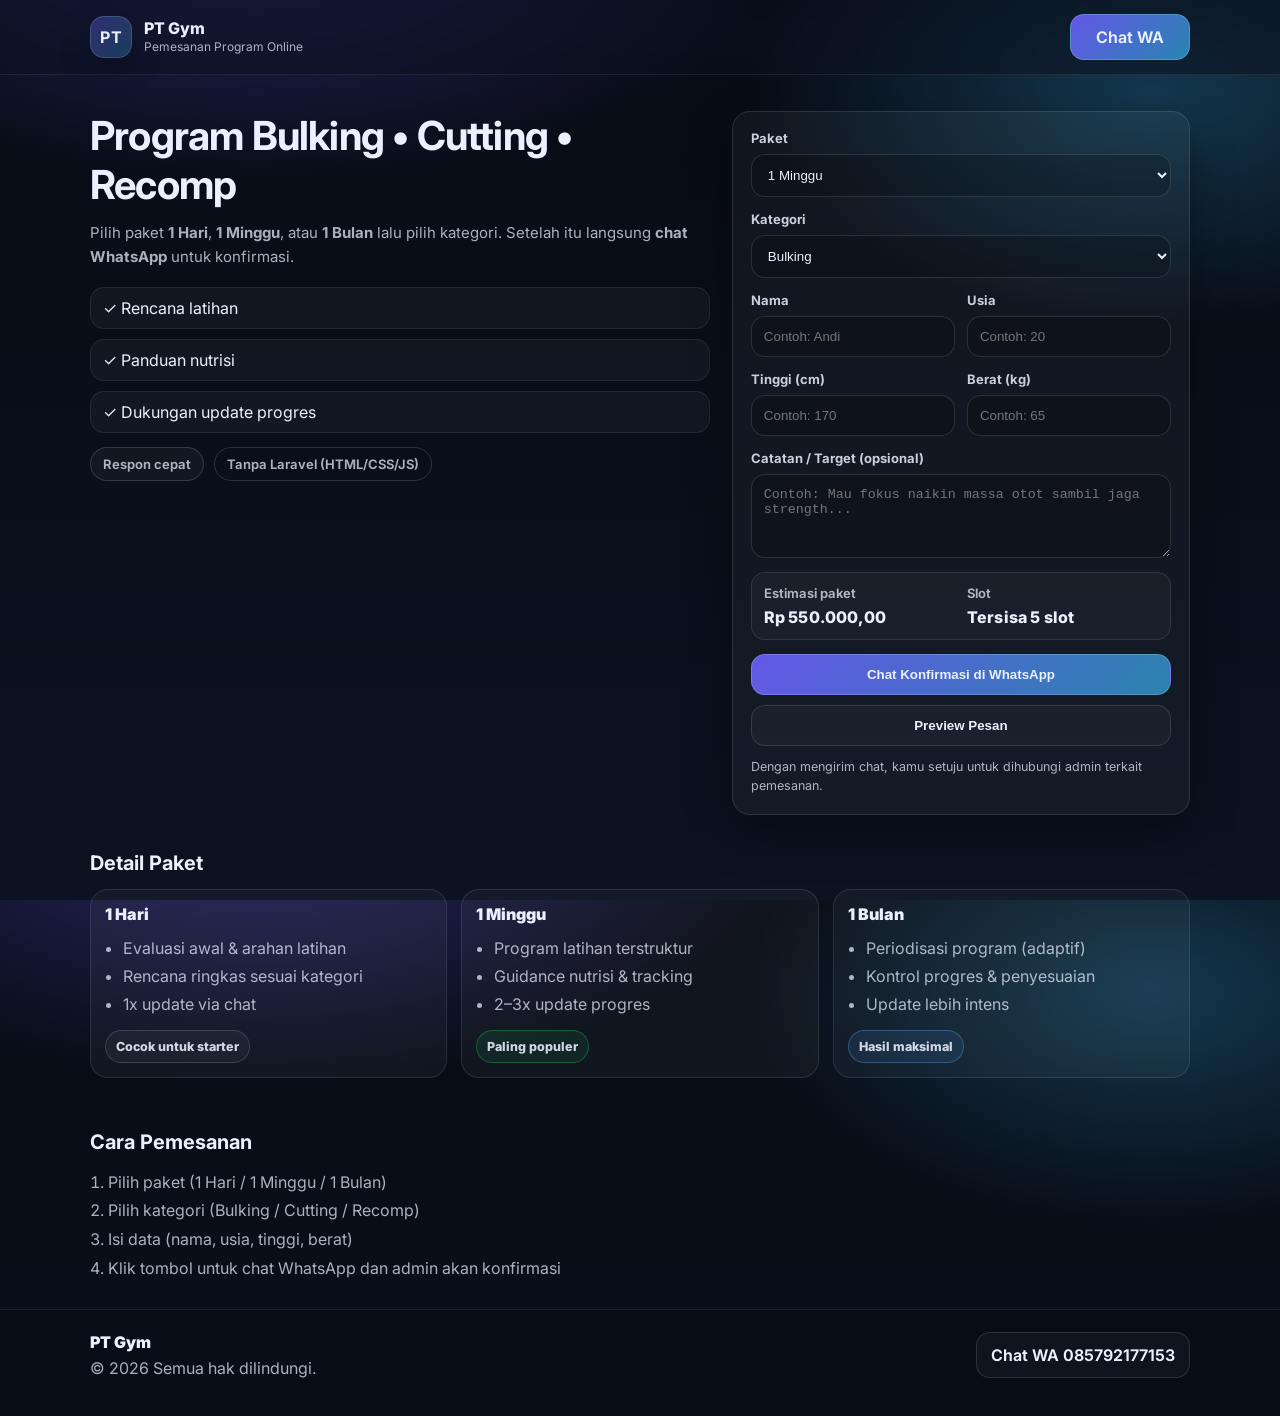
==== index.html @ d7cbee83 "Add files via upload" ====
<!doctype html>
<html lang="id">
<head>
  <meta charset="utf-8" />
  <meta name="viewport" content="width=device-width, initial-scale=1" />
  <title>PT Gym - Pemesanan Program (1 Hari / 1 Minggu / 1 Bulan)</title>
  <meta name="description" content="Jasa pemesanan program PT Gym 1 hari, 1 minggu, dan 1 bulan dengan kategori bulking, cutting, dan recomp. Chat WhatsApp langsung." />
  <link rel="preconnect" href="https://fonts.googleapis.com" />
  <link rel="preconnect" href="https://fonts.gstatic.com" crossorigin />
  <link href="https://fonts.googleapis.com/css2?family=Inter:wght@300;400;600;700&display=swap" rel="stylesheet" />
  <link rel="stylesheet" href="./styles.css" />
</head>
<body>
  <a class="skip-link" href="#main">Lewati ke konten</a>

  <header class="topbar">
    <div class="container topbar__inner">
      <div class="brand">
        <div class="brand__mark" aria-hidden="true">PT</div>
        <div>
          <div class="brand__name">PT Gym</div>
          <div class="brand__tag">Pemesanan Program Online</div>
        </div>
      </div>

      <a
        class="btn btn--primary topbar__wa"
        id="waTop"
        href="#"
        target="_blank"
        rel="noopener noreferrer"
      >
        Chat WA
      </a>
    </div>
  </header>

  <main id="main">
    <section class="hero">
      <div class="container hero__grid">
        <div class="hero__copy">
          <h1>Program Bulking • Cutting • Recomp</h1>
          <p>
            Pilih paket <b>1 Hari</b>, <b>1 Minggu</b>, atau <b>1 Bulan</b> lalu pilih kategori.
            Setelah itu langsung <b>chat WhatsApp</b> untuk konfirmasi.
          </p>

          <div class="hero__bullets" role="list">
            <div class="bullet" role="listitem">✓ Rencana latihan</div>
            <div class="bullet" role="listitem">✓ Panduan nutrisi</div>
            <div class="bullet" role="listitem">✓ Dukungan update progres</div>
          </div>

          <div class="hero__note">
            <span class="pill">Respon cepat</span>
            <span class="pill pill--ghost">Tanpa Laravel (HTML/CSS/JS)</span>
          </div>
        </div>

        <div class="hero__card" aria-label="Form Pemesanan">
          <form id="orderForm" class="form" autocomplete="on">
            <div class="form__row">
              <label class="label" for="paket">Paket</label>
              <select id="paket" name="paket" required>
                <option value="1_hari">1 Hari</option>
                <option value="1_minggu" selected>1 Minggu</option>
                <option value="1_bulan">1 Bulan</option>
              </select>
            </div>

            <div class="form__row">
              <label class="label" for="kategori">Kategori</label>
              <select id="kategori" name="kategori" required>
                <option value="bulking" selected>Bulking</option>
                <option value="cutting">Cutting</option>
                <option value="recomp">Recomp</option>
              </select>
            </div>

            <div class="grid2">
              <div class="form__row">
                <label class="label" for="nama">Nama</label>
                <input id="nama" name="nama" type="text" placeholder="Contoh: Andi" maxlength="40" required />
              </div>

              <div class="form__row">
                <label class="label" for="usia">Usia</label>
                <input id="usia" name="usia" type="number" placeholder="Contoh: 20" min="10" max="90" required />
              </div>
            </div>

            <div class="grid2">
              <div class="form__row">
                <label class="label" for="tinggi">Tinggi (cm)</label>
                <input id="tinggi" name="tinggi" type="number" placeholder="Contoh: 170" min="120" max="220" required />
              </div>
              <div class="form__row">
                <label class="label" for="berat">Berat (kg)</label>
                <input id="berat" name="berat" type="number" placeholder="Contoh: 65" min="30" max="200" required />
              </div>
            </div>

            <div class="form__row">
              <label class="label" for="goal">Catatan / Target (opsional)</label>
              <textarea id="goal" name="goal" rows="3" placeholder="Contoh: Mau fokus naikin massa otot sambil jaga strength..."></textarea>
            </div>

            <div class="pricebar" aria-live="polite">
              <div class="pricebar__item">
                <div class="pricebar__label">Estimasi paket</div>
                <div class="pricebar__value" id="estimasi">—</div>
              </div>
              <div class="pricebar__item">
                <div class="pricebar__label">Slot</div>
                <div class="pricebar__value" id="slot">Tersedia</div>
              </div>
            </div>

            <div class="form__actions">
              <button type="submit" class="btn btn--primary btn--full" id="submitBtn">
                Chat Konfirmasi di WhatsApp
              </button>
              <button type="button" class="btn btn--ghost btn--full" id="btnPreview">
                Preview Pesan
              </button>
            </div>

            <div class="preview" id="previewBox" hidden>
              <div class="preview__title">Preview Pesan</div>
              <pre class="preview__text" id="previewText"></pre>
              <div class="preview__hint">Jika sudah benar, klik tombol utama untuk membuka WhatsApp.</div>
            </div>

            <div class="fineprint">
              Dengan mengirim chat, kamu setuju untuk dihubungi admin terkait pemesanan.
            </div>
          </form>
        </div>
      </div>
    </section>

    <section class="container section">
      <h2 class="section__title">Detail Paket</h2>
      <div class="cards" role="list">
        <article class="card" role="listitem">
          <div class="card__head">1 Hari</div>
          <div class="card__body">
            <ul class="list">
              <li>Evaluasi awal & arahan latihan</li>
              <li>Rencana ringkas sesuai kategori</li>
              <li>1x update via chat</li>
            </ul>
          </div>
          <div class="card__foot"><span class="tag">Cocok untuk starter</span></div>
        </article>

        <article class="card" role="listitem">
          <div class="card__head">1 Minggu</div>
          <div class="card__body">
            <ul class="list">
              <li>Program latihan terstruktur</li>
              <li>Guidance nutrisi & tracking</li>
              <li>2–3x update progres</li>
            </ul>
          </div>
          <div class="card__foot"><span class="tag tag--green">Paling populer</span></div>
        </article>

        <article class="card" role="listitem">
          <div class="card__head">1 Bulan</div>
          <div class="card__body">
            <ul class="list">
              <li>Periodisasi program (adaptif)</li>
              <li>Kontrol progres & penyesuaian</li>
              <li>Update lebih intens</li>
            </ul>
          </div>
          <div class="card__foot"><span class="tag tag--blue">Hasil maksimal</span></div>
        </article>
      </div>
    </section>

    <section class="container section section--faq">
      <h2 class="section__title">Cara Pemesanan</h2>
      <ol class="steps">
        <li>Pilih paket (1 Hari / 1 Minggu / 1 Bulan)</li>
        <li>Pilih kategori (Bulking / Cutting / Recomp)</li>
        <li>Isi data (nama, usia, tinggi, berat)</li>
        <li>Klik tombol untuk chat WhatsApp dan admin akan konfirmasi</li>
      </ol>
    </section>
  </main>

  <footer class="footer">
    <div class="container footer__inner">
      <div>
        <div class="footer__brand">PT Gym</div>
        <div class="footer__small">© <span id="year"></span> Semua hak dilindungi.</div>
      </div>
      <a class="btn btn--ghost" href="#" id="waFooter" target="_blank" rel="noopener noreferrer">Chat WA 085792177153</a>
    </div>
  </footer>

  <!-- JS -->
  <script src="./script.js"></script>
</body>
</html>
---- styles.css ----
:root{
  --bg:#0b1220;
  --card:rgba(255,255,255,.06);
  --card2:rgba(255,255,255,.09);
  --text:#eaf0ff;
  --muted:rgba(234,240,255,.72);
  --brand:#6d5efc;
  --brand2:#38bdf8;
  --green:#22c55e;
  --blue:#60a5fa;
  --danger:#fb7185;
  --stroke:rgba(255,255,255,.12);
  --shadow: 0 18px 45px rgba(0,0,0,.35);
  --radius:18px;
}

*{box-sizing:border-box}
html,body{height:100%}
body{
  margin:0;
  font-family:Inter, system-ui, -apple-system, Segoe UI, Roboto, Arial, sans-serif;
  background: radial-gradient(1000px 500px at 20% -10%, rgba(109,94,252,.35), transparent 55%),
              radial-gradient(900px 520px at 90% 10%, rgba(56,189,248,.25), transparent 45%),
              linear-gradient(180deg, #070b14, var(--bg));
  color:var(--text);
}

.container{width:min(1100px, 92vw); margin:0 auto;}

.skip-link{
  position:absolute; left:-999px; top:auto; width:1px; height:1px; overflow:hidden;
}
.skip-link:focus{left:18px; top:18px; z-index:9999; background:#000; padding:10px 12px; border-radius:10px;}

.topbar{
  position:sticky; top:0; z-index:10;
  backdrop-filter: blur(10px);
  background: rgba(11,18,32,.55);
  border-bottom: 1px solid rgba(255,255,255,.08);
}
.topbar__inner{display:flex; align-items:center; justify-content:space-between; padding:14px 0;}
.brand{display:flex; gap:12px; align-items:center;}
.brand__mark{
  width:42px; height:42px; border-radius:14px;
  display:grid; place-items:center;
  background: linear-gradient(135deg, rgba(109,94,252,.35), rgba(56,189,248,.25));
  border: 1px solid rgba(255,255,255,.14);
  box-shadow: 0 10px 30px rgba(0,0,0,.25);
  font-weight:700; letter-spacing:.5px;
}
.brand__name{font-weight:800; line-height:1.1}
.brand__tag{color:var(--muted); font-size:12px; margin-top:2px;}

.btn{
  display:inline-flex; align-items:center; justify-content:center;
  gap:8px;
  text-decoration:none;
  border-radius:14px;
  padding:12px 14px;
  border:1px solid var(--stroke);
  color:var(--text);
  background: rgba(255,255,255,.04);
  transition: transform .12s ease, background .12s ease, border-color .12s ease;
  font-weight:650;
}
.btn:hover{transform: translateY(-1px); border-color:rgba(255,255,255,.22); background: rgba(255,255,255,.07)}
.btn--primary{
  background: linear-gradient(135deg, rgba(109,94,252,.9), rgba(56,189,248,.65));
  border-color: rgba(255,255,255,.18);
}
.btn--ghost{background: rgba(255,255,255,.03)}
.btn--full{width:100%}

.topbar__wa{min-width:120px}

.hero{padding:36px 0 10px;}
.hero__grid{display:grid; grid-template-columns: 1.15fr .85fr; gap:22px; align-items:start;}

.hero__copy h1{margin:0; font-size:clamp(22px, 3.2vw, 40px); letter-spacing:-.02em;}
.hero__copy p{color:var(--muted); margin:12px 0 18px; font-size:15px; line-height:1.6}

.hero__bullets{display:grid; gap:10px; margin-bottom:14px}
.bullet{display:flex; align-items:center; gap:10px; padding:10px 12px; border-radius:14px; background: rgba(255,255,255,.04); border:1px solid rgba(255,255,255,.08)}

.hero__note{display:flex; gap:10px; flex-wrap:wrap}
.pill{
  border-radius:999px;
  border:1px solid rgba(255,255,255,.14);
  padding:8px 12px;
  background: rgba(255,255,255,.04);
  color:var(--muted);
  font-weight:650;
  font-size:13px;
}
.pill--ghost{background: transparent}

.hero__card{
  background: rgba(255,255,255,.04);
  border:1px solid rgba(255,255,255,.1);
  border-radius: var(--radius);
  box-shadow: var(--shadow);
  overflow:hidden;
}
.form{padding:18px}

.form__row{display:flex; flex-direction:column; gap:8px; margin-bottom:14px;}
.label{font-weight:700; font-size:13px; color:rgba(234,240,255,.85)}

input, select, textarea{
  width:100%;
  padding:12px 12px;
  border-radius:14px;
  border:1px solid rgba(255,255,255,.12);
  background: rgba(0,0,0,.18);
  color:var(--text);
  outline:none;
}
textarea{resize:vertical; min-height:84px;}
input:focus, select:focus, textarea:focus{border-color: rgba(56,189,248,.55); box-shadow: 0 0 0 4px rgba(56,189,248,.12)}

.grid2{display:grid; grid-template-columns: 1fr 1fr; gap:12px}

.pricebar{
  margin:12px 0 14px;
  padding:12px;
  border-radius:14px;
  border: 1px solid rgba(255,255,255,.10);
  background: rgba(255,255,255,.03);
  display:grid;
  grid-template-columns: 1fr 1fr;
  gap:12px;
}
.pricebar__item{display:flex; flex-direction:column; gap:6px}
.pricebar__label{color:var(--muted); font-size:13px; font-weight:650}
.pricebar__value{font-weight:800; letter-spacing:.01em}

.form__actions{display:grid; gap:10px}

.preview{
  margin-top:12px;
  padding:12px;
  border-radius:14px;
  border:1px dashed rgba(255,255,255,.2);
  background: rgba(0,0,0,.15);
}
.preview__title{font-weight:900; margin-bottom:8px}
.preview__text{white-space:pre-wrap; margin:0; font-family: ui-monospace, SFMono-Regular, Menlo, Monaco, Consolas, "Liberation Mono", "Courier New", monospace; color:rgba(234,240,255,.9)}
.preview__hint{margin-top:8px; color:var(--muted); font-size:13px; line-height:1.5}

.fineprint{margin-top:12px; color:var(--muted); font-size:12.5px; line-height:1.5}

.section{padding:26px 0;}
.section__title{margin:0 0 14px; font-size:20px}

.cards{display:grid; grid-template-columns: repeat(3, 1fr); gap:14px}
.card{background: rgba(255,255,255,.04); border:1px solid rgba(255,255,255,.1); border-radius: var(--radius); padding:14px;}
.card__head{font-weight:900; font-size:16px; margin-bottom:10px;}
.list{margin:0; padding-left:18px; color:var(--muted); line-height:1.75;}
.card__foot{margin-top:12px; display:flex; justify-content:flex-start}
.tag{display:inline-flex; align-items:center; padding:8px 10px; border-radius:999px; border:1px solid rgba(255,255,255,.14); background: rgba(255,255,255,.04); font-weight:800; font-size:12.5px; color:rgba(234,240,255,.88)}
.tag--green{border-color: rgba(34,197,94,.35); background: rgba(34,197,94,.10)}
.tag--blue{border-color: rgba(96,165,250,.35); background: rgba(96,165,250,.10)}

.steps{margin:0; padding-left:18px; color:var(--muted); line-height:1.8}

.footer{padding:22px 0 38px; border-top:1px solid rgba(255,255,255,.08); background: rgba(0,0,0,.12)}
.footer__inner{display:flex; align-items:center; justify-content:space-between; gap:12px;}
.footer__brand{font-weight:900}
.footer__small{color:var(--muted); margin-top:6px;}

@media (max-width: 920px){
  .hero__grid{grid-template-columns: 1fr;}
  .cards{grid-template-columns: 1fr;}
  .grid2{grid-template-columns: 1fr;}
  .footer__inner{flex-direction:column; align-items:flex-start}
}
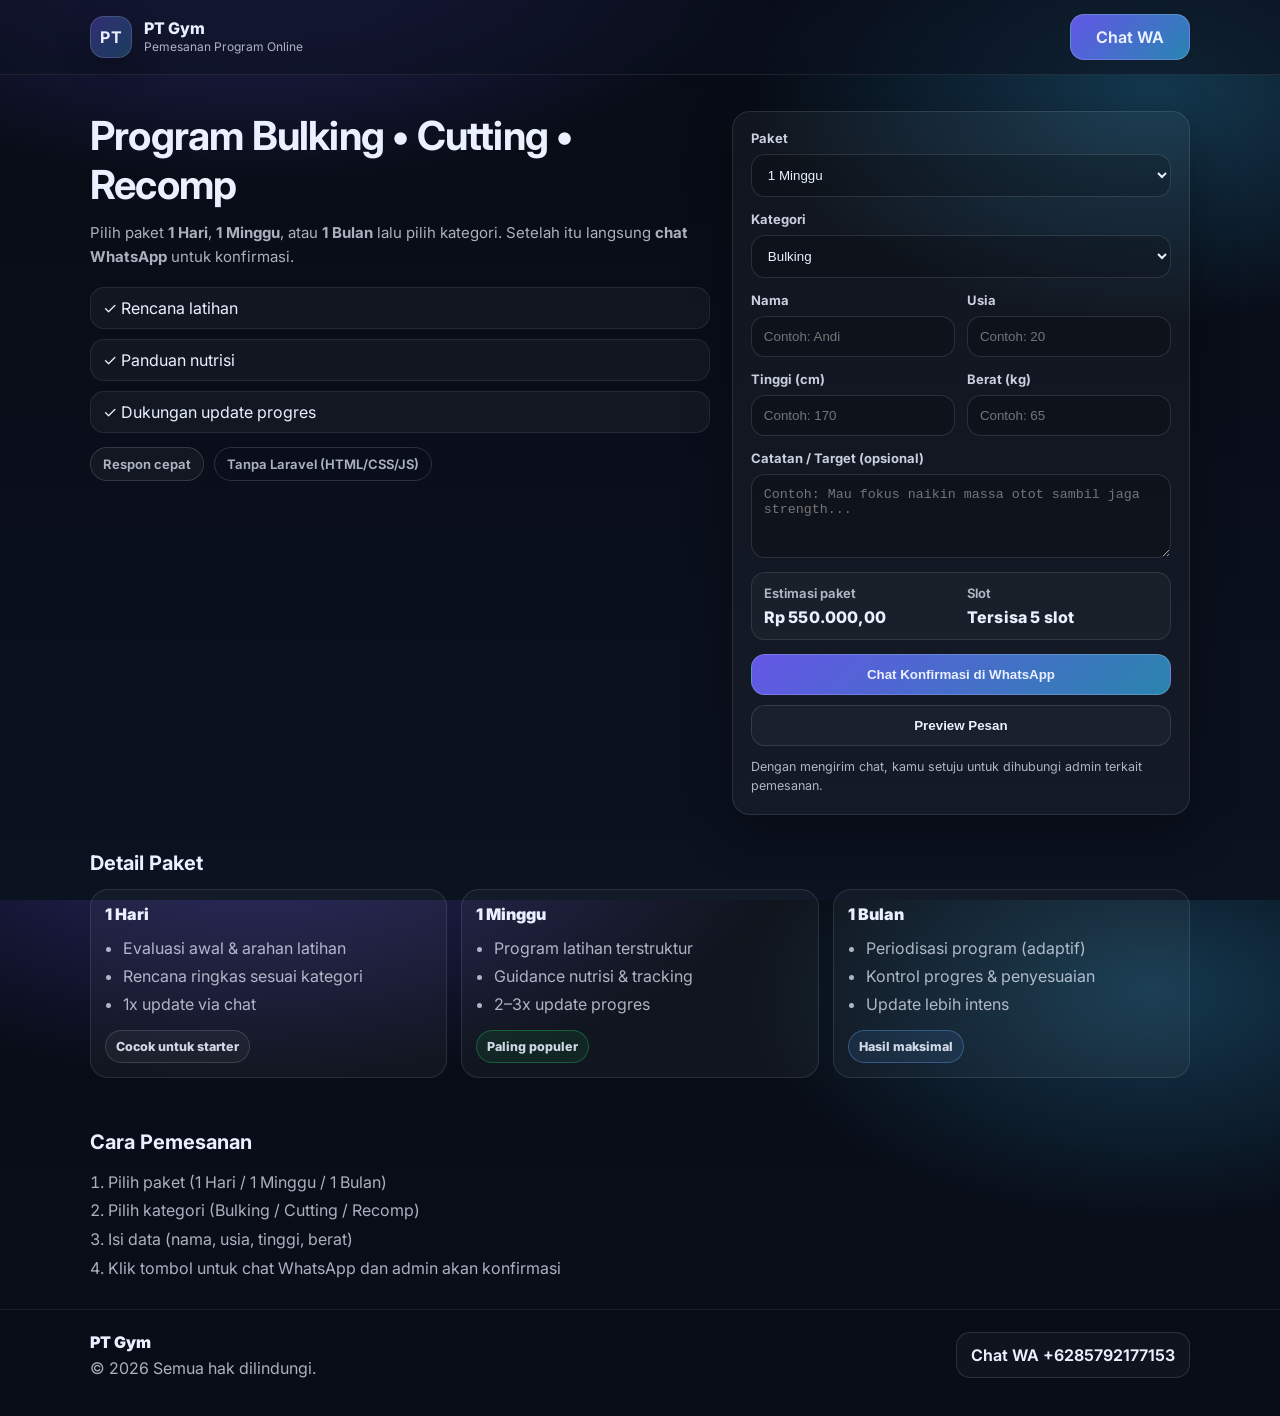
==== commit aa8be0bc: "Add files via upload" ====
--- a/index.html
+++ b/index.html
@@ -197,7 +197,7 @@
         <div class="footer__brand">PT Gym</div>
         <div class="footer__small">© <span id="year"></span> Semua hak dilindungi.</div>
       </div>
-      <a class="btn btn--ghost" href="#" id="waFooter" target="_blank" rel="noopener noreferrer">Chat WA 085792177153</a>
+      <a class="btn btn--ghost" href="#" id="waFooter" target="_blank" rel="noopener noreferrer">Chat WA +6285792177153</a>
     </div>
   </footer>
 
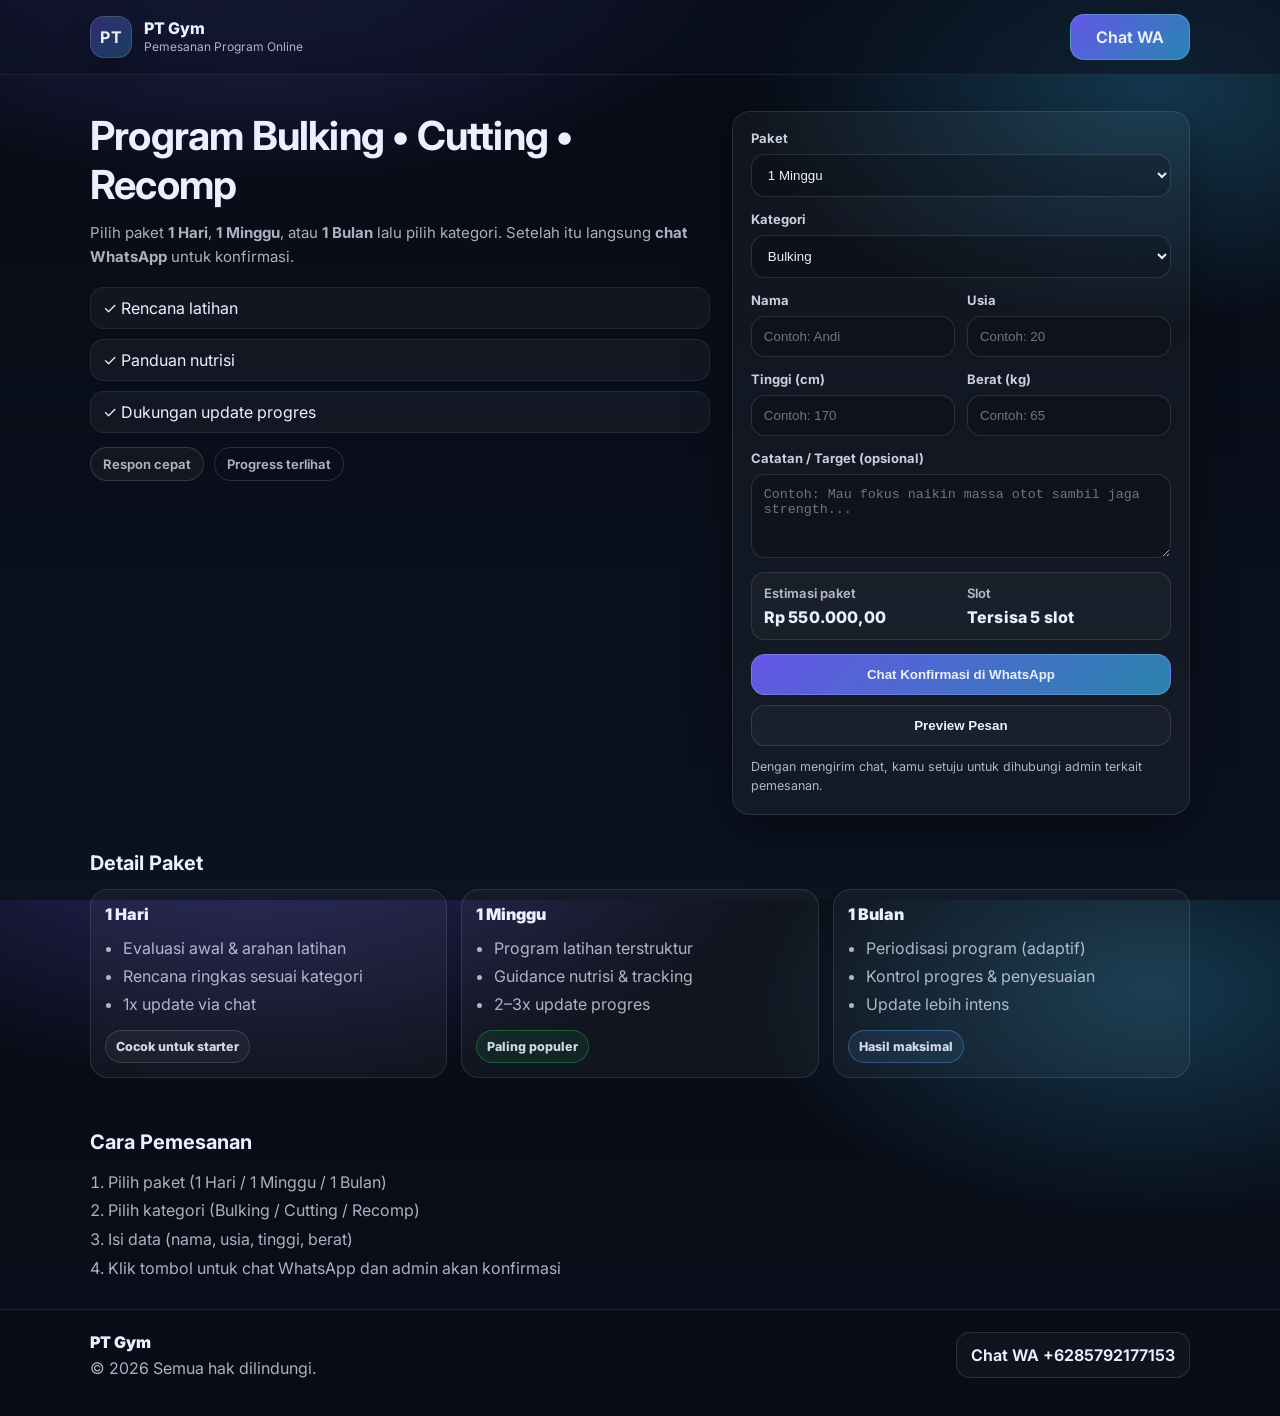
==== commit 7459acbb: "Add files via upload" ====
--- a/index.html
+++ b/index.html
@@ -53,7 +53,7 @@
 
           <div class="hero__note">
             <span class="pill">Respon cepat</span>
-            <span class="pill pill--ghost">Tanpa Laravel (HTML/CSS/JS)</span>
+            <span class="pill pill--ghost">Progress terlihat</span>
           </div>
         </div>
 
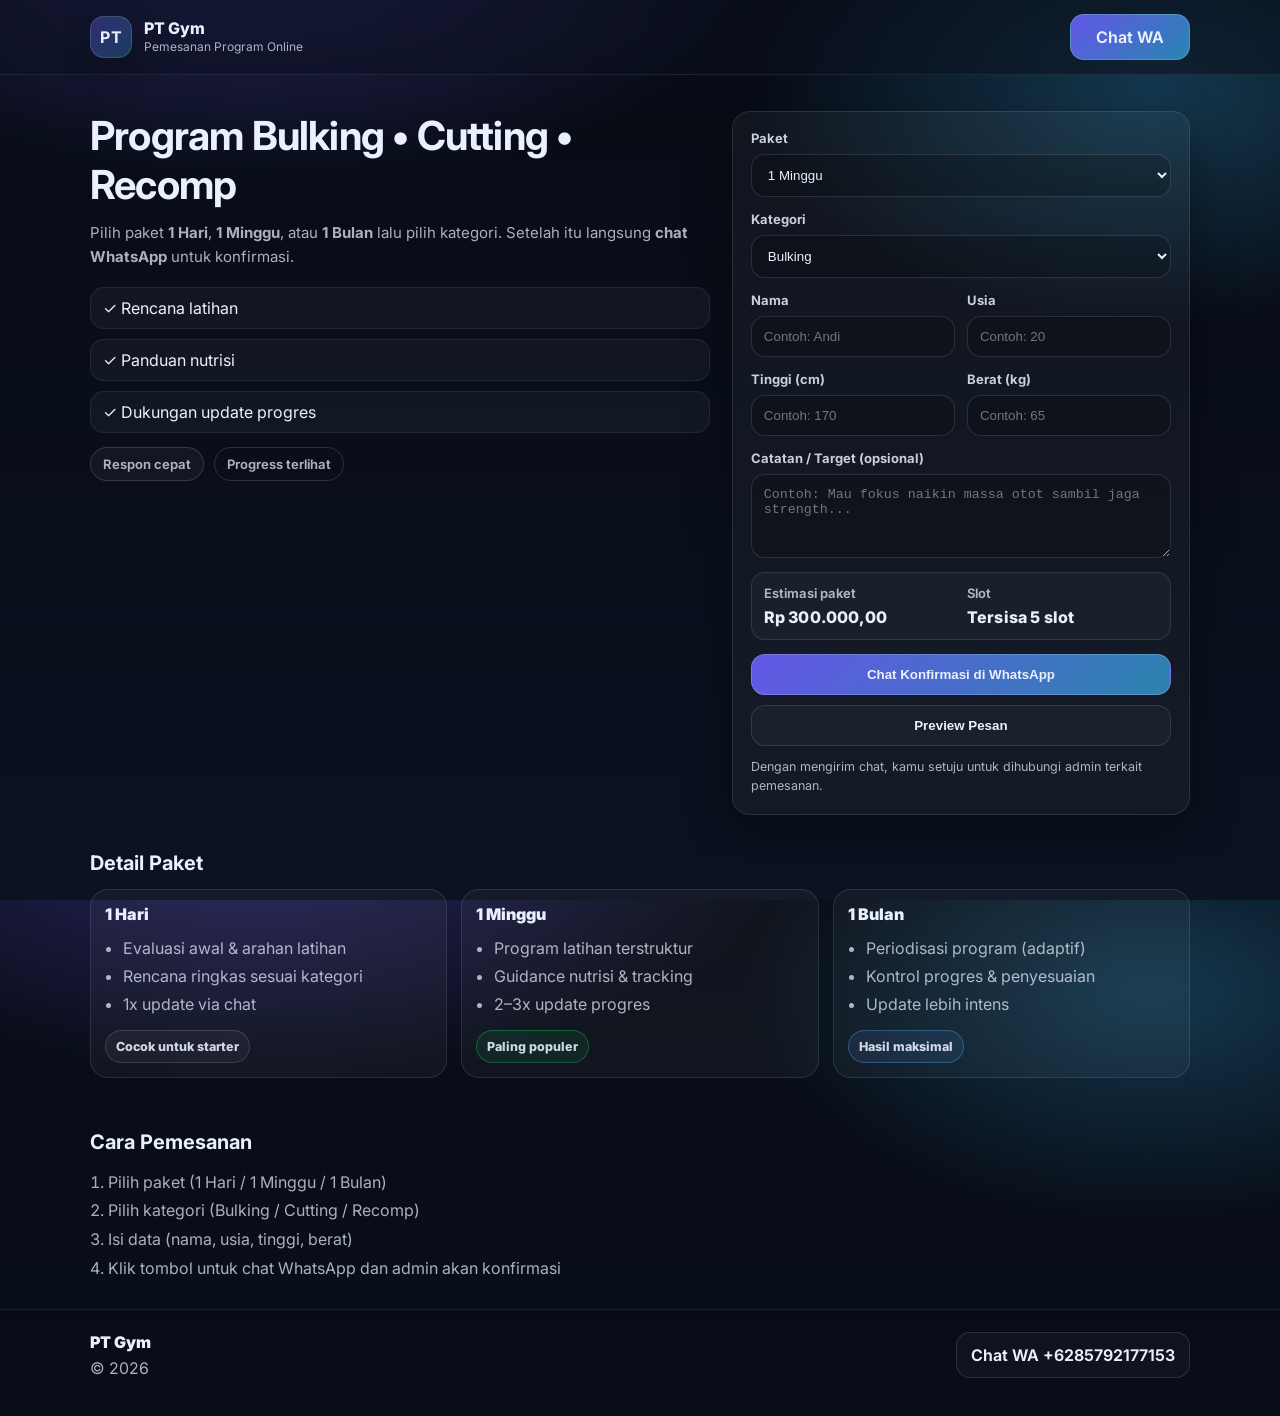
==== commit 93f022c5: "Update index.html" ====
--- a/index.html
+++ b/index.html
@@ -195,7 +195,7 @@
     <div class="container footer__inner">
       <div>
         <div class="footer__brand">PT Gym</div>
-        <div class="footer__small">© <span id="year"></span> Semua hak dilindungi.</div>
+        <div class="footer__small">© <span id="year"></span> </div>
       </div>
       <a class="btn btn--ghost" href="#" id="waFooter" target="_blank" rel="noopener noreferrer">Chat WA +6285792177153</a>
     </div>
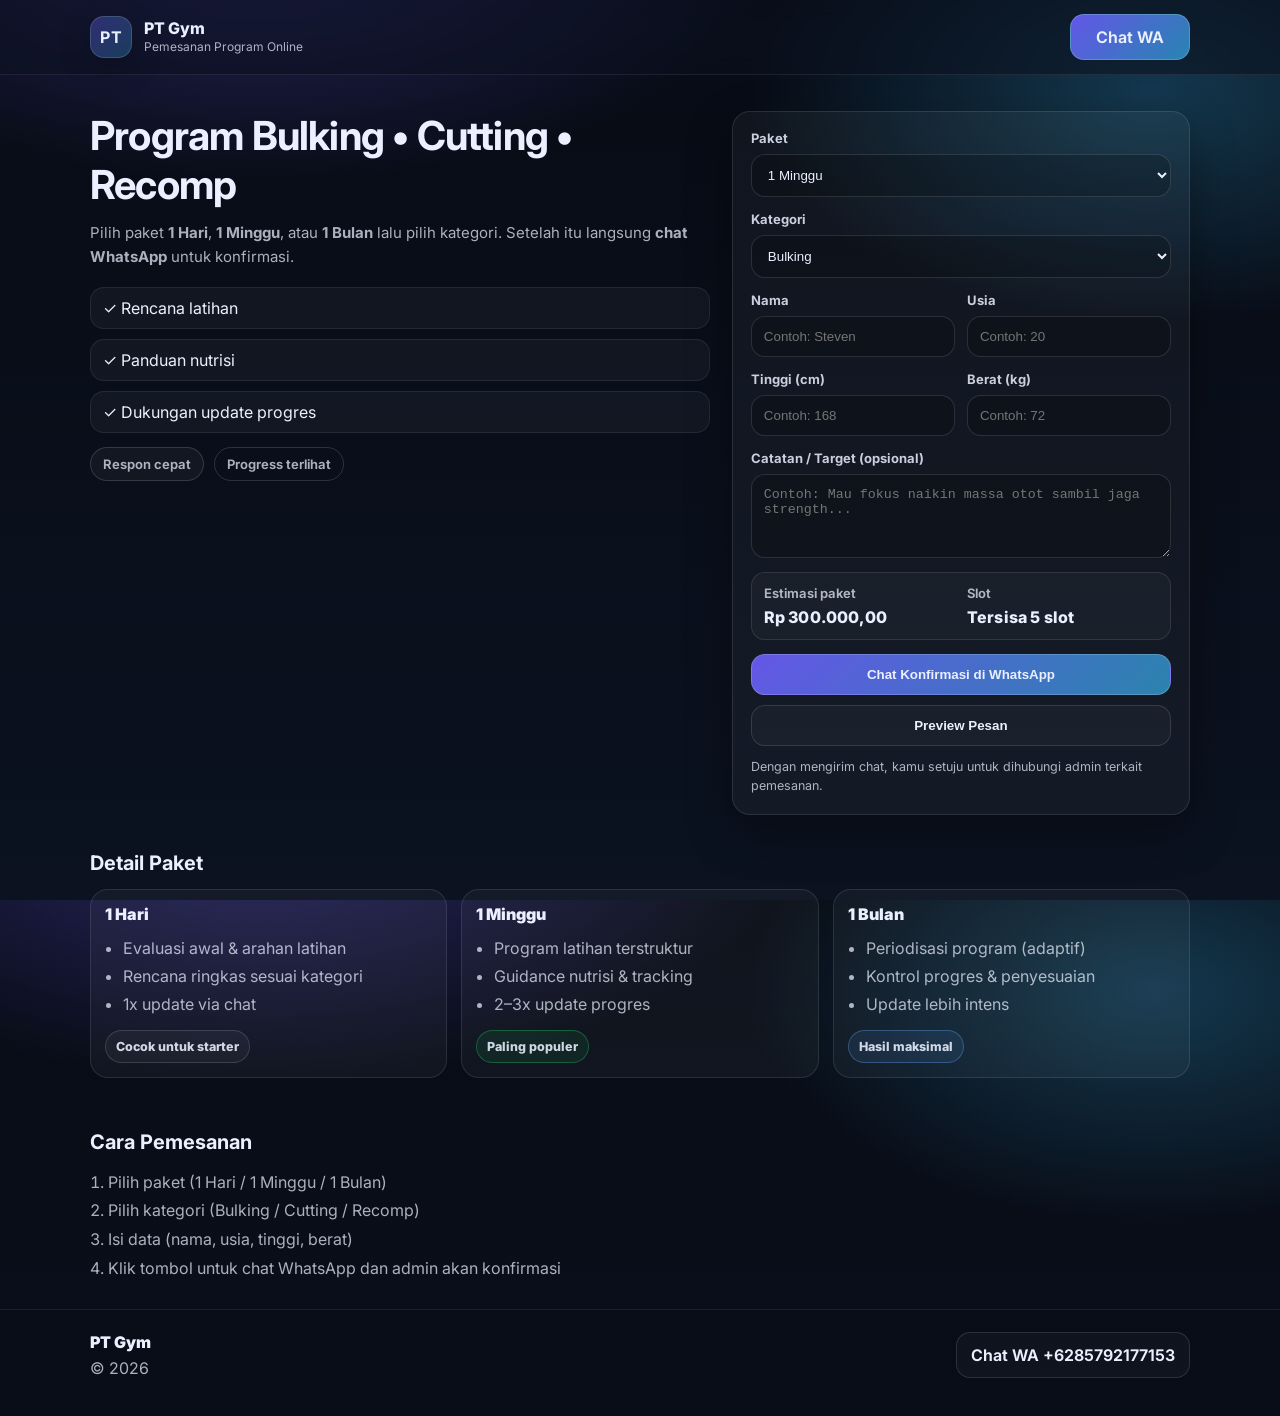
==== commit 579833f9: "Update index.html" ====
--- a/index.html
+++ b/index.html
@@ -80,7 +80,7 @@
             <div class="grid2">
               <div class="form__row">
                 <label class="label" for="nama">Nama</label>
-                <input id="nama" name="nama" type="text" placeholder="Contoh: Andi" maxlength="40" required />
+                <input id="nama" name="nama" type="text" placeholder="Contoh: Steven" maxlength="40" required />
               </div>
 
               <div class="form__row">
@@ -92,11 +92,11 @@
             <div class="grid2">
               <div class="form__row">
                 <label class="label" for="tinggi">Tinggi (cm)</label>
-                <input id="tinggi" name="tinggi" type="number" placeholder="Contoh: 170" min="120" max="220" required />
+                <input id="tinggi" name="tinggi" type="number" placeholder="Contoh: 168" min="120" max="220" required />
               </div>
               <div class="form__row">
                 <label class="label" for="berat">Berat (kg)</label>
-                <input id="berat" name="berat" type="number" placeholder="Contoh: 65" min="30" max="200" required />
+                <input id="berat" name="berat" type="number" placeholder="Contoh: 72" min="30" max="200" required />
               </div>
             </div>
 
